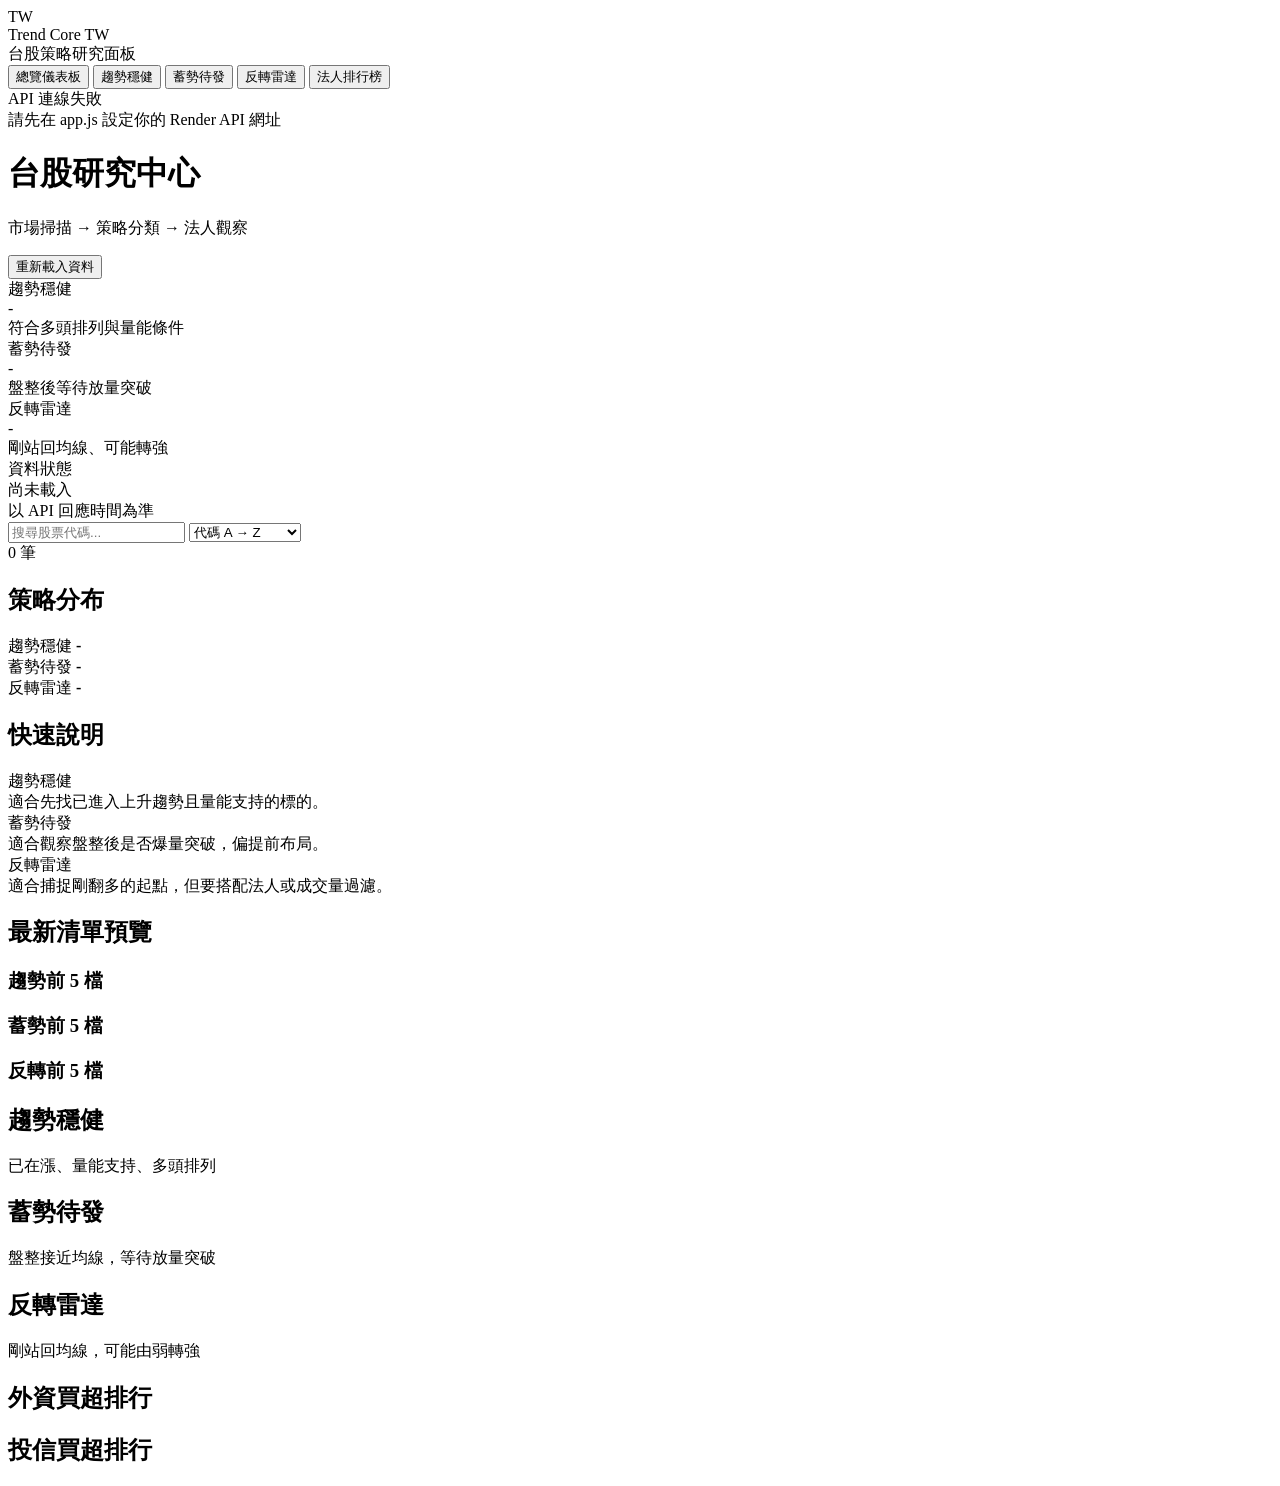
==== docs/index.html @ cd063a93 "rename frontend to docs for GitHub Pages" ====
<!DOCTYPE html>
<html lang="zh-Hant">
<head>
  <meta charset="UTF-8" />
  <meta name="viewport" content="width=device-width, initial-scale=1.0" />
  <title>Trend Core TW</title>
  <link rel="preconnect" href="https://fonts.googleapis.com">
  <link rel="preconnect" href="https://fonts.gstatic.com" crossorigin>
  <link href="https://fonts.googleapis.com/css2?family=Noto+Sans+TC:wght@400;500;700;800&display=swap" rel="stylesheet">
  <link rel="stylesheet" href="styles.css" />
</head>
<body>
  <div class="app-shell">
    <aside class="sidebar">
      <div class="brand">
        <div class="brand-mark">TW</div>
        <div>
          <div class="brand-title">Trend Core TW</div>
          <div class="brand-subtitle">台股策略研究面板</div>
        </div>
      </div>

      <nav class="nav">
        <button class="nav-link active" data-view="dashboard">總覽儀表板</button>
        <button class="nav-link" data-view="trend">趨勢穩健</button>
        <button class="nav-link" data-view="setup">蓄勢待發</button>
        <button class="nav-link" data-view="reversal">反轉雷達</button>
        <button class="nav-link" data-view="funds">法人排行榜</button>
      </nav>

      <div class="sidebar-footer">
        <div class="status-row">
          <span class="dot"></span>
          <span id="apiStatusText">等待連線</span>
        </div>
        <div class="small-text">請先在 app.js 設定你的 Render API 網址</div>
      </div>
    </aside>

    <main class="main">
      <header class="topbar">
        <div>
          <h1>台股研究中心</h1>
          <p class="subtitle">市場掃描 → 策略分類 → 法人觀察</p>
        </div>
        <div class="topbar-actions">
          <button id="refreshBtn" class="btn btn-primary">重新載入資料</button>
        </div>
      </header>

      <section class="hero-grid">
        <div class="hero-card">
          <div class="hero-label">趨勢穩健</div>
          <div class="hero-value" id="countTrend">-</div>
          <div class="hero-hint">符合多頭排列與量能條件</div>
        </div>
        <div class="hero-card">
          <div class="hero-label">蓄勢待發</div>
          <div class="hero-value" id="countSetup">-</div>
          <div class="hero-hint">盤整後等待放量突破</div>
        </div>
        <div class="hero-card">
          <div class="hero-label">反轉雷達</div>
          <div class="hero-value" id="countReversal">-</div>
          <div class="hero-hint">剛站回均線、可能轉強</div>
        </div>
        <div class="hero-card">
          <div class="hero-label">資料狀態</div>
          <div class="hero-value small" id="lastUpdated">尚未載入</div>
          <div class="hero-hint">以 API 回應時間為準</div>
        </div>
      </section>

      <section class="toolbar card">
        <div class="toolbar-left">
          <input id="searchInput" type="text" placeholder="搜尋股票代碼..." />
          <select id="sortSelect">
            <option value="stock-asc">代碼 A → Z</option>
            <option value="stock-desc">代碼 Z → A</option>
            <option value="close-desc">價格 高 → 低</option>
            <option value="close-asc">價格 低 → 高</option>
            <option value="volume-desc">成交量 高 → 低</option>
            <option value="volume-asc">成交量 低 → 高</option>
          </select>
        </div>
        <div class="toolbar-right">
          <span class="badge" id="resultBadge">0 筆</span>
        </div>
      </section>

      <section id="view-dashboard" class="view active-view">
        <div class="content-grid">
          <div class="card">
            <div class="card-header">
              <h2>策略分布</h2>
            </div>
            <div class="metric-stack">
              <div class="metric-row">
                <span>趨勢穩健</span>
                <strong id="dashTrend">-</strong>
              </div>
              <div class="progress"><div id="barTrend"></div></div>

              <div class="metric-row">
                <span>蓄勢待發</span>
                <strong id="dashSetup">-</strong>
              </div>
              <div class="progress"><div id="barSetup"></div></div>

              <div class="metric-row">
                <span>反轉雷達</span>
                <strong id="dashReversal">-</strong>
              </div>
              <div class="progress"><div id="barReversal"></div></div>
            </div>
          </div>

          <div class="card">
            <div class="card-header">
              <h2>快速說明</h2>
            </div>
            <div class="note-list">
              <div class="note-item">
                <div class="note-title">趨勢穩健</div>
                <div class="note-text">適合先找已進入上升趨勢且量能支持的標的。</div>
              </div>
              <div class="note-item">
                <div class="note-title">蓄勢待發</div>
                <div class="note-text">適合觀察盤整後是否爆量突破，偏提前布局。</div>
              </div>
              <div class="note-item">
                <div class="note-title">反轉雷達</div>
                <div class="note-text">適合捕捉剛翻多的起點，但要搭配法人或成交量過濾。</div>
              </div>
            </div>
          </div>
        </div>

        <div class="card mt16">
          <div class="card-header">
            <h2>最新清單預覽</h2>
          </div>
          <div class="preview-grid">
            <div>
              <h3>趨勢前 5 檔</h3>
              <div id="previewTrend" class="mini-list"></div>
            </div>
            <div>
              <h3>蓄勢前 5 檔</h3>
              <div id="previewSetup" class="mini-list"></div>
            </div>
            <div>
              <h3>反轉前 5 檔</h3>
              <div id="previewReversal" class="mini-list"></div>
            </div>
          </div>
        </div>
      </section>

      <section id="view-trend" class="view">
        <div class="card">
          <div class="card-header">
            <h2>趨勢穩健</h2>
            <p>已在漲、量能支持、多頭排列</p>
          </div>
          <div id="tableTrend"></div>
        </div>
      </section>

      <section id="view-setup" class="view">
        <div class="card">
          <div class="card-header">
            <h2>蓄勢待發</h2>
            <p>盤整接近均線，等待放量突破</p>
          </div>
          <div id="tableSetup"></div>
        </div>
      </section>

      <section id="view-reversal" class="view">
        <div class="card">
          <div class="card-header">
            <h2>反轉雷達</h2>
            <p>剛站回均線，可能由弱轉強</p>
          </div>
          <div id="tableReversal"></div>
        </div>
      </section>

      <section id="view-funds" class="view">
        <div class="content-grid">
          <div class="card">
            <div class="card-header">
              <h2>外資買超排行</h2>
            </div>
            <div id="tableForeign"></div>
          </div>
          <div class="card">
            <div class="card-header">
              <h2>投信買超排行</h2>
            </div>
            <div id="tableInvest"></div>
          </div>
        </div>
      </section>
    </main>
  </div>

  <script src="app.js"></script>
</body>
</html>
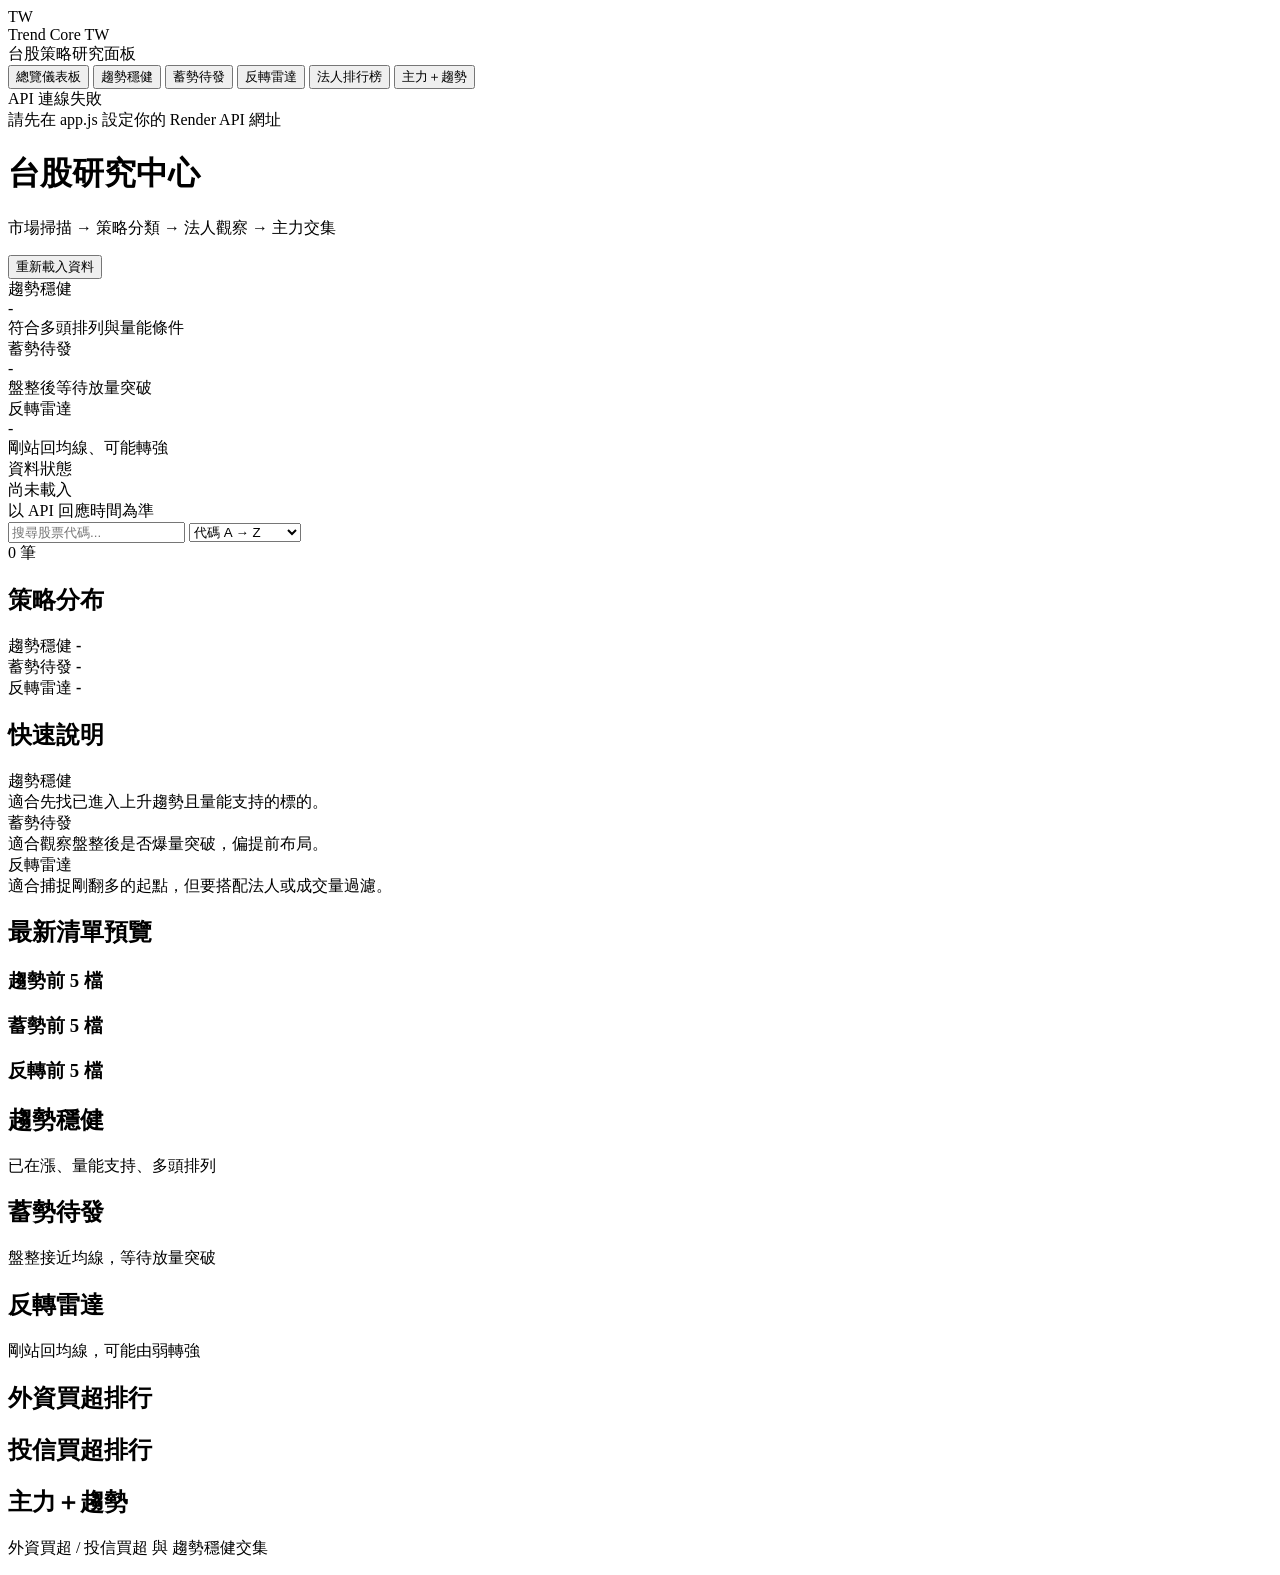
==== commit 589726e7: "upgrade full ui and scanner" ====
--- a/docs/index.html
+++ b/docs/index.html
@@ -26,6 +26,7 @@
         <button class="nav-link" data-view="setup">蓄勢待發</button>
         <button class="nav-link" data-view="reversal">反轉雷達</button>
         <button class="nav-link" data-view="funds">法人排行榜</button>
+        <button class="nav-link" data-view="strong">主力＋趨勢</button>
       </nav>
 
       <div class="sidebar-footer">
@@ -41,7 +42,7 @@
       <header class="topbar">
         <div>
           <h1>台股研究中心</h1>
-          <p class="subtitle">市場掃描 → 策略分類 → 法人觀察</p>
+          <p class="subtitle">市場掃描 → 策略分類 → 法人觀察 → 主力交集</p>
         </div>
         <div class="topbar-actions">
           <button id="refreshBtn" class="btn btn-primary">重新載入資料</button>
@@ -81,6 +82,8 @@
             <option value="close-asc">價格 低 → 高</option>
             <option value="volume-desc">成交量 高 → 低</option>
             <option value="volume-asc">成交量 低 → 高</option>
+            <option value="change-desc">漲幅 高 → 低</option>
+            <option value="change-asc">漲幅 低 → 高</option>
           </select>
         </div>
         <div class="toolbar-right">
@@ -203,6 +206,16 @@
           </div>
         </div>
       </section>
+
+      <section id="view-strong" class="view">
+        <div class="card">
+          <div class="card-header">
+            <h2>主力＋趨勢</h2>
+            <p>外資買超 / 投信買超 與 趨勢穩健交集</p>
+          </div>
+          <div id="tableStrong"></div>
+        </div>
+      </section>
     </main>
   </div>
 
--- a/docs/styles.css
+++ b/docs/styles.css
@@ -0,0 +1,79 @@
+.up {
+  color: #ff6b81;
+  font-weight: 700;
+}
+
+.down {
+  color: #49dcb1;
+  font-weight: 700;
+}
+
+.flat {
+  color: #9db0d3;
+  font-weight: 700;
+}
+
+.stock-card {
+  display: grid;
+  gap: 10px;
+}
+
+.stock-top {
+  display: flex;
+  justify-content: space-between;
+  align-items: flex-start;
+  gap: 12px;
+}
+
+.stock-code {
+  font-size: 20px;
+  font-weight: 800;
+  letter-spacing: 0.3px;
+}
+
+.stock-name {
+  color: var(--muted);
+  font-size: 14px;
+  margin-top: 4px;
+}
+
+.stock-price-line {
+  display: flex;
+  justify-content: space-between;
+  align-items: center;
+  gap: 12px;
+  flex-wrap: wrap;
+}
+
+.stock-price {
+  font-size: 22px;
+  font-weight: 800;
+}
+
+.stock-change {
+  font-size: 15px;
+}
+
+.stock-meta {
+  color: var(--muted);
+  font-size: 13px;
+}
+
+.notice-card {
+  border: 1px solid rgba(255, 200, 87, 0.25);
+  background: rgba(255, 200, 87, 0.08);
+  border-radius: 16px;
+  padding: 18px;
+}
+
+.notice-title {
+  font-size: 18px;
+  font-weight: 800;
+  margin-bottom: 8px;
+  color: #ffd973;
+}
+
+.notice-text {
+  color: var(--text);
+  line-height: 1.7;
+}
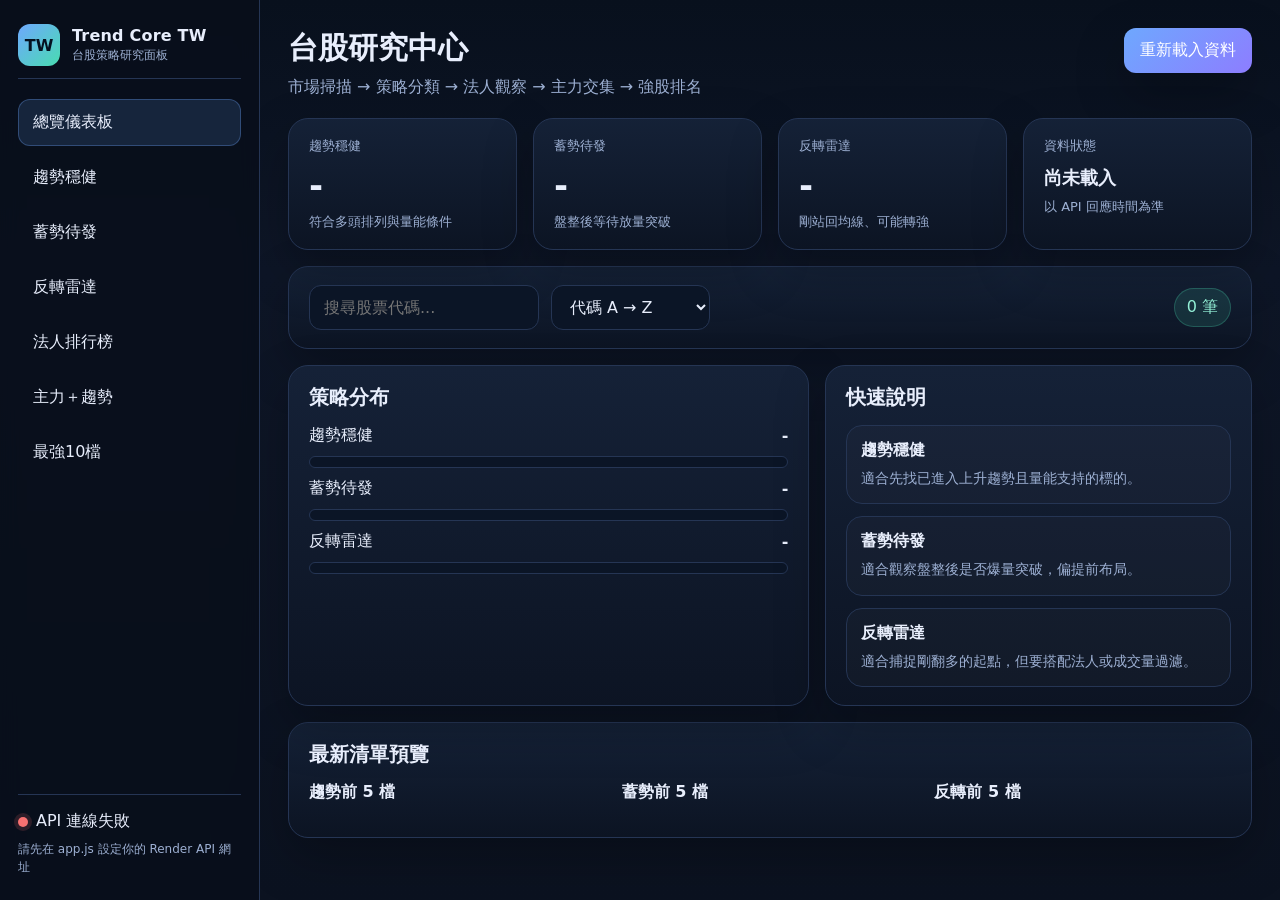
==== commit f0509ab6: "fix funds fetcher and show top10 page" ====
--- a/docs/index.html
+++ b/docs/index.html
@@ -27,6 +27,7 @@
         <button class="nav-link" data-view="reversal">反轉雷達</button>
         <button class="nav-link" data-view="funds">法人排行榜</button>
         <button class="nav-link" data-view="strong">主力＋趨勢</button>
+        <button class="nav-link" data-view="top10">最強10檔</button>
       </nav>
 
       <div class="sidebar-footer">
@@ -42,7 +43,7 @@
       <header class="topbar">
         <div>
           <h1>台股研究中心</h1>
-          <p class="subtitle">市場掃描 → 策略分類 → 法人觀察 → 主力交集</p>
+          <p class="subtitle">市場掃描 → 策略分類 → 法人觀察 → 主力交集 → 強股排名</p>
         </div>
         <div class="topbar-actions">
           <button id="refreshBtn" class="btn btn-primary">重新載入資料</button>
@@ -216,6 +217,16 @@
           <div id="tableStrong"></div>
         </div>
       </section>
+
+      <section id="view-top10" class="view">
+        <div class="card">
+          <div class="card-header">
+            <h2>最強10檔</h2>
+            <p>依技術面、漲幅、量能、法人交集綜合評分</p>
+          </div>
+          <div id="tableTop10"></div>
+        </div>
+      </section>
     </main>
   </div>
 
--- a/docs/styles.css
+++ b/docs/styles.css
@@ -1,3 +1,433 @@
+* { box-sizing: border-box; }
+
+:root {
+  --bg: #0b1220;
+  --panel: #111a2b;
+  --panel-2: #162238;
+  --line: #253554;
+  --text: #e8eefc;
+  --muted: #9db0d3;
+  --accent: #6ea8fe;
+  --accent-2: #49dcb1;
+  --danger: #ff6b81;
+  --warning: #ffc857;
+  --shadow: 0 20px 50px rgba(0,0,0,.25);
+}
+
+html, body {
+  margin: 0;
+  padding: 0;
+  background: linear-gradient(180deg, #08101d, #0e1627 30%, #0b1220);
+  color: var(--text);
+  font-family: 'Noto Sans TC', system-ui, sans-serif;
+  min-height: 100%;
+}
+
+body {
+  min-height: 100vh;
+}
+
+button, input, select {
+  font: inherit;
+}
+
+.app-shell {
+  display: grid;
+  grid-template-columns: 260px 1fr;
+  min-height: 100vh;
+}
+
+.sidebar {
+  border-right: 1px solid var(--line);
+  background: rgba(9,15,27,.84);
+  backdrop-filter: blur(10px);
+  padding: 24px 18px;
+  display: flex;
+  flex-direction: column;
+  gap: 20px;
+}
+
+.brand {
+  display: flex;
+  gap: 12px;
+  align-items: center;
+  padding-bottom: 12px;
+  border-bottom: 1px solid var(--line);
+}
+
+.brand-mark {
+  width: 42px;
+  height: 42px;
+  border-radius: 12px;
+  background: linear-gradient(135deg, var(--accent), var(--accent-2));
+  color: #04111f;
+  display: grid;
+  place-items: center;
+  font-weight: 800;
+}
+
+.brand-title {
+  font-weight: 800;
+  letter-spacing: .2px;
+}
+
+.brand-subtitle {
+  color: var(--muted);
+  font-size: 12px;
+  margin-top: 2px;
+}
+
+.nav {
+  display: flex;
+  flex-direction: column;
+  gap: 8px;
+}
+
+.nav-link {
+  background: transparent;
+  border: 1px solid transparent;
+  color: var(--text);
+  text-align: left;
+  padding: 12px 14px;
+  border-radius: 12px;
+  cursor: pointer;
+  transition: .2s ease;
+}
+
+.nav-link:hover {
+  background: rgba(110,168,254,.08);
+  border-color: rgba(110,168,254,.18);
+}
+
+.nav-link.active {
+  background: rgba(110,168,254,.15);
+  border-color: rgba(110,168,254,.3);
+}
+
+.sidebar-footer {
+  margin-top: auto;
+  padding-top: 16px;
+  border-top: 1px solid var(--line);
+}
+
+.status-row {
+  display: flex;
+  align-items: center;
+  gap: 8px;
+  margin-bottom: 8px;
+}
+
+.dot {
+  width: 10px;
+  height: 10px;
+  border-radius: 999px;
+  background: #f87171;
+  box-shadow: 0 0 0 4px rgba(248,113,113,.15);
+}
+
+.dot.online {
+  background: #4ade80;
+  box-shadow: 0 0 0 4px rgba(74,222,128,.15);
+}
+
+.small-text {
+  color: var(--muted);
+  font-size: 12px;
+  line-height: 1.5;
+}
+
+.main {
+  padding: 28px;
+}
+
+.topbar {
+  display: flex;
+  justify-content: space-between;
+  gap: 16px;
+  align-items: flex-start;
+  margin-bottom: 20px;
+}
+
+.topbar h1 {
+  margin: 0 0 8px;
+  font-size: 30px;
+}
+
+.subtitle {
+  margin: 0;
+  color: var(--muted);
+}
+
+.btn {
+  border: 0;
+  border-radius: 12px;
+  padding: 12px 16px;
+  cursor: pointer;
+}
+
+.btn-primary {
+  background: linear-gradient(135deg, var(--accent), #8d7dff);
+  color: white;
+  box-shadow: var(--shadow);
+}
+
+.hero-grid {
+  display: grid;
+  grid-template-columns: repeat(4, 1fr);
+  gap: 16px;
+  margin-bottom: 16px;
+}
+
+.hero-card, .card {
+  background: linear-gradient(180deg, rgba(21,34,56,.95), rgba(12,20,35,.95));
+  border: 1px solid var(--line);
+  border-radius: 20px;
+  box-shadow: var(--shadow);
+}
+
+.hero-card {
+  padding: 18px 20px;
+}
+
+.hero-label {
+  color: var(--muted);
+  font-size: 13px;
+  margin-bottom: 10px;
+}
+
+.hero-value {
+  font-size: 34px;
+  font-weight: 800;
+}
+
+.hero-value.small {
+  font-size: 18px;
+  font-weight: 700;
+  line-height: 1.4;
+}
+
+.hero-hint {
+  color: var(--muted);
+  font-size: 13px;
+  margin-top: 8px;
+}
+
+.card {
+  padding: 18px 20px;
+}
+
+.card-header {
+  display: flex;
+  justify-content: space-between;
+  gap: 16px;
+  align-items: baseline;
+  margin-bottom: 14px;
+}
+
+.card-header h2 {
+  margin: 0;
+  font-size: 20px;
+}
+
+.card-header p {
+  margin: 0;
+  color: var(--muted);
+  font-size: 13px;
+}
+
+.toolbar {
+  display: flex;
+  justify-content: space-between;
+  gap: 12px;
+  align-items: center;
+  margin-bottom: 16px;
+}
+
+.toolbar-left {
+  display: flex;
+  gap: 12px;
+  flex-wrap: wrap;
+}
+
+input, select {
+  background: #0b1526;
+  color: var(--text);
+  border: 1px solid var(--line);
+  border-radius: 12px;
+  padding: 11px 14px;
+}
+
+input {
+  min-width: 230px;
+}
+
+.badge {
+  display: inline-flex;
+  align-items: center;
+  justify-content: center;
+  padding: 8px 12px;
+  border-radius: 999px;
+  background: rgba(73,220,177,.12);
+  color: #93f0d6;
+  border: 1px solid rgba(73,220,177,.25);
+}
+
+.content-grid {
+  display: grid;
+  grid-template-columns: 1.1fr .9fr;
+  gap: 16px;
+}
+
+.metric-stack {
+  display: flex;
+  flex-direction: column;
+  gap: 10px;
+}
+
+.metric-row {
+  display: flex;
+  justify-content: space-between;
+  align-items: center;
+}
+
+.progress {
+  height: 12px;
+  border-radius: 999px;
+  background: #0b1526;
+  overflow: hidden;
+  border: 1px solid var(--line);
+}
+
+.progress > div {
+  height: 100%;
+  width: 0;
+  background: linear-gradient(90deg, var(--accent), var(--accent-2));
+  transition: width .3s ease;
+}
+
+.note-list {
+  display: grid;
+  gap: 12px;
+}
+
+.note-item {
+  background: rgba(255,255,255,.02);
+  border: 1px solid var(--line);
+  padding: 14px;
+  border-radius: 16px;
+}
+
+.note-title {
+  font-weight: 700;
+  margin-bottom: 6px;
+}
+
+.note-text {
+  color: var(--muted);
+  font-size: 14px;
+  line-height: 1.6;
+}
+
+.mt16 {
+  margin-top: 16px;
+}
+
+.preview-grid {
+  display: grid;
+  grid-template-columns: repeat(3, 1fr);
+  gap: 16px;
+}
+
+.preview-grid h3 {
+  font-size: 16px;
+  margin-top: 0;
+}
+
+.mini-list {
+  display: grid;
+  gap: 10px;
+}
+
+.mini-item {
+  padding: 12px 14px;
+  border: 1px solid var(--line);
+  border-radius: 14px;
+  background: rgba(255,255,255,.02);
+}
+
+.view {
+  display: none;
+}
+
+.active-view {
+  display: block;
+}
+
+.table-wrap {
+  width: 100%;
+  overflow: auto;
+  border: 1px solid var(--line);
+  border-radius: 16px;
+}
+
+table {
+  width: 100%;
+  border-collapse: collapse;
+  min-width: 760px;
+}
+
+th, td {
+  padding: 13px 14px;
+  border-bottom: 1px solid var(--line);
+  text-align: left;
+}
+
+th {
+  color: var(--muted);
+  background: rgba(255,255,255,.02);
+  font-weight: 600;
+  position: sticky;
+  top: 0;
+}
+
+tr:hover td {
+  background: rgba(110,168,254,.05);
+}
+
+.empty-state {
+  padding: 36px 18px;
+  color: var(--muted);
+  text-align: center;
+  border: 1px dashed var(--line);
+  border-radius: 16px;
+}
+
+.pill {
+  display: inline-flex;
+  padding: 6px 10px;
+  border-radius: 999px;
+  font-size: 12px;
+  border: 1px solid transparent;
+}
+
+.pill-trend {
+  background: rgba(73,220,177,.12);
+  color: #93f0d6;
+  border-color: rgba(73,220,177,.25);
+}
+
+.pill-setup {
+  background: rgba(255,200,87,.12);
+  color: #ffd973;
+  border-color: rgba(255,200,87,.25);
+}
+
+.pill-reversal {
+  background: rgba(255,107,129,.12);
+  color: #ff9dad;
+  border-color: rgba(255,107,129,.25);
+}
+
 .up {
   color: #ff6b81;
   font-weight: 700;
@@ -76,4 +506,46 @@
 .notice-text {
   color: var(--text);
   line-height: 1.7;
+}
+
+@media (max-width: 1100px) {
+  .app-shell {
+    grid-template-columns: 1fr;
+  }
+
+  .sidebar {
+    border-right: 0;
+    border-bottom: 1px solid var(--line);
+  }
+
+  .hero-grid {
+    grid-template-columns: repeat(2, 1fr);
+  }
+
+  .content-grid, .preview-grid {
+    grid-template-columns: 1fr;
+  }
+}
+
+@media (max-width: 700px) {
+  .main {
+    padding: 18px;
+  }
+
+  .topbar {
+    flex-direction: column;
+  }
+
+  .hero-grid {
+    grid-template-columns: 1fr;
+  }
+
+  .toolbar {
+    flex-direction: column;
+    align-items: stretch;
+  }
+
+  input {
+    min-width: 100%;
+  }
 }
